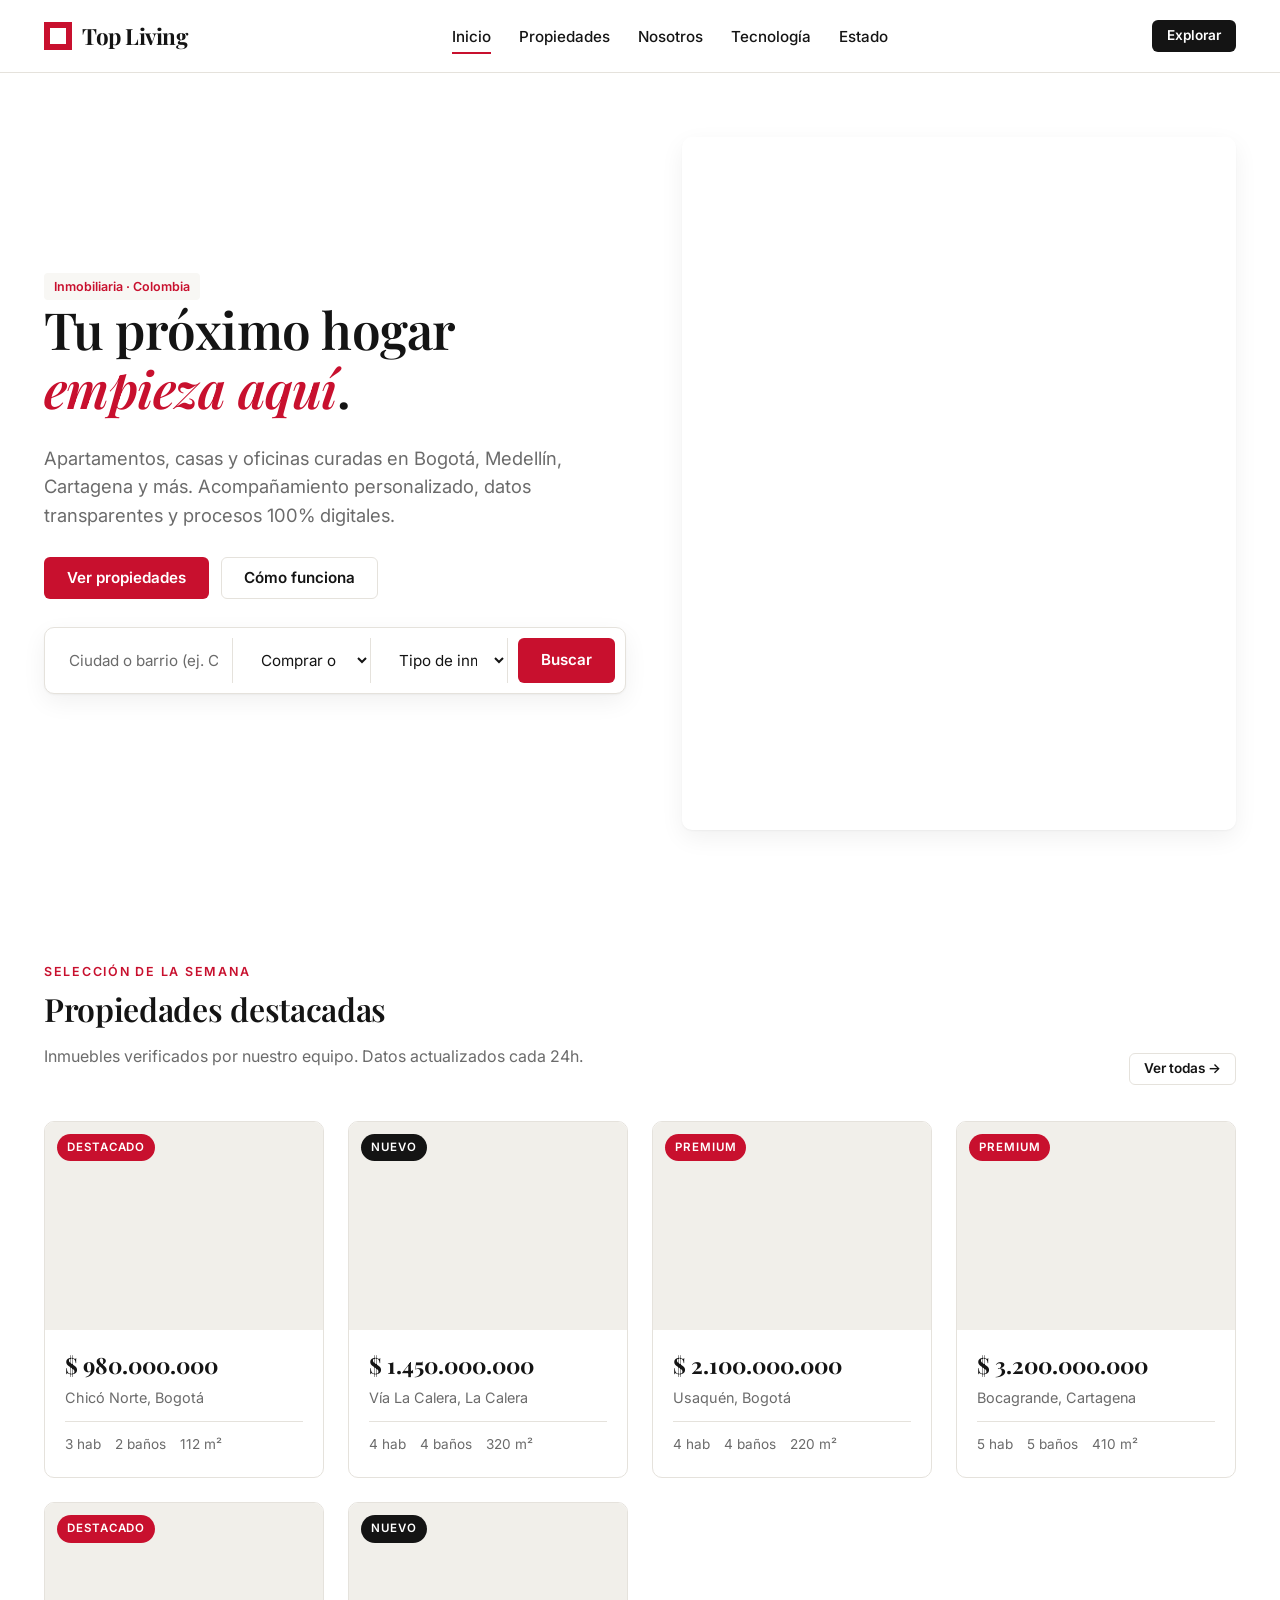
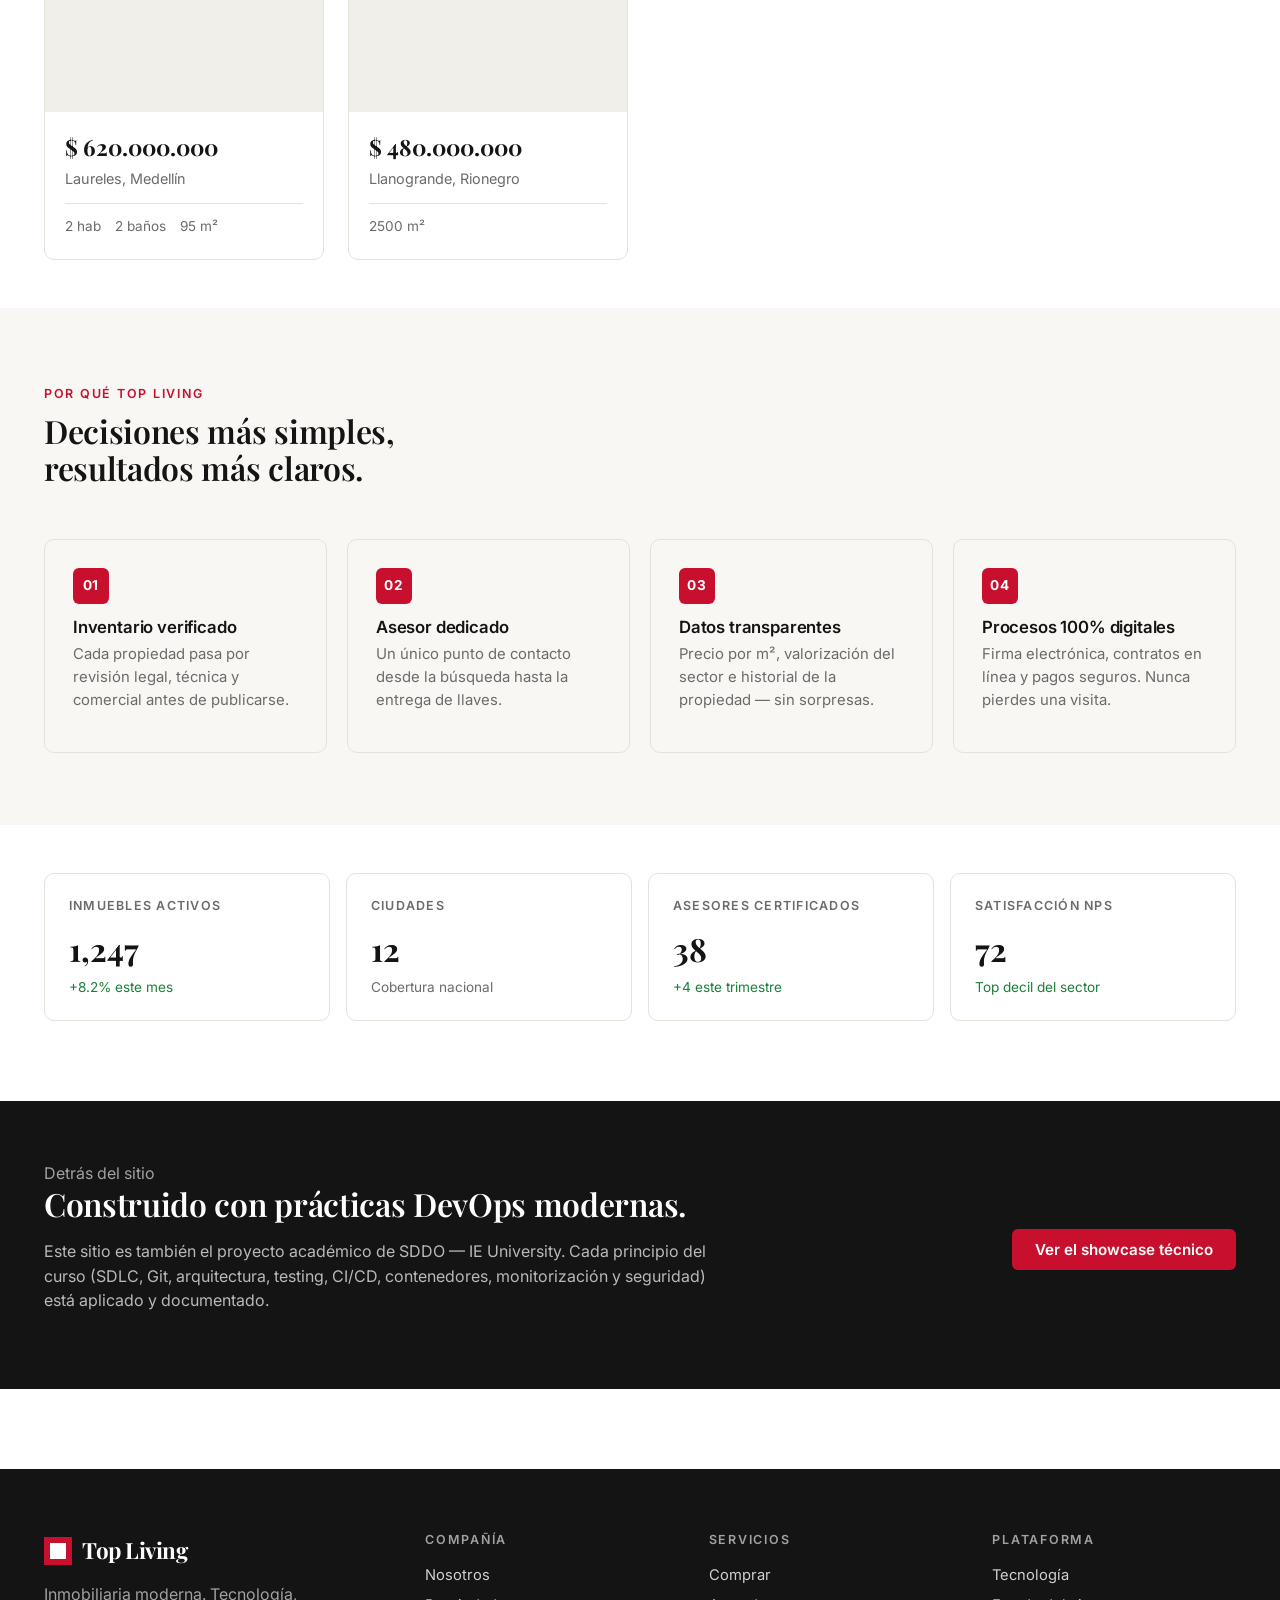
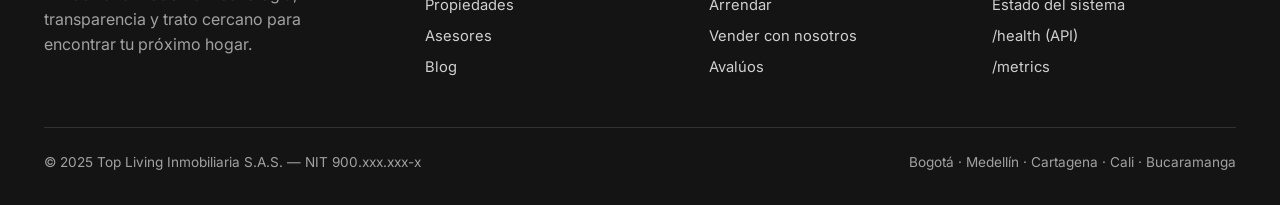
==== index.html @ 7d8eb2c1 "feat(web): Top Living front-end — Zillow/Muppy-inspired UI - Strict 3-color palette: white, near-bla" ====
<!doctype html>
<html lang="es">
<head>
<meta charset="utf-8">
<meta name="viewport" content="width=device-width,initial-scale=1">
<title>Top Living Inmobiliaria — Encuentra tu próximo hogar</title>
<meta name="description" content="Apartamentos, casas, oficinas y lotes en Colombia. Top Living Inmobiliaria — propiedades curadas y asesoría experta.">
<meta property="og:title" content="Top Living Inmobiliaria">
<meta property="og:description" content="Encuentra tu próximo hogar en Colombia.">
<meta property="og:type" content="website">
<meta name="theme-color" content="#C8102E">
<link rel="icon" href="favicon.svg" type="image/svg+xml">
<link rel="preconnect" href="https://fonts.googleapis.com">
<link rel="preconnect" href="https://fonts.gstatic.com" crossorigin>
<link href="https://fonts.googleapis.com/css2?family=Inter:wght@400;500;600;700&family=Playfair+Display:ital,wght@0,500;0,600;0,700;1,600&family=JetBrains+Mono:wght@400;500&display=swap" rel="stylesheet">
<link rel="stylesheet" href="css/style.css">
</head>
<body>

<header class="site-header">
    <div class="container nav">
        <a class="logo" href="index.html">
            <span class="logo-mark"></span>
            Top&nbsp;Living
        </a>
        <ul class="nav-links">
            <li><a href="index.html">Inicio</a></li>
            <li><a href="properties.html">Propiedades</a></li>
            <li><a href="about.html">Nosotros</a></li>
            <li><a href="devops.html">Tecnología</a></li>
            <li><a href="health.html">Estado</a></li>
        </ul>
        <div class="nav-cta">
            <a href="properties.html" class="btn btn-dark btn-sm">Explorar</a>
        </div>
    </div>
</header>

<!-- HERO -->
<section class="hero">
    <div class="container hero-grid">
        <div>
            <span class="tag" style="background:var(--surface);color:var(--accent);font-weight:600">Inmobiliaria · Colombia</span>
            <h1>Tu próximo hogar <span class="accent">empieza aquí</span>.</h1>
            <p class="lead">
                Apartamentos, casas y oficinas curadas en Bogotá, Medellín, Cartagena y más.
                Acompañamiento personalizado, datos transparentes y procesos 100% digitales.
            </p>
            <div class="hero-cta">
                <a href="properties.html" class="btn btn-primary">Ver propiedades</a>
                <a href="about.html" class="btn btn-ghost">Cómo funciona</a>
            </div>

            <div class="search-bar">
                <input type="text" placeholder="Ciudad o barrio (ej. Chicó)" id="heroQ">
                <select id="heroOp">
                    <option value="">Comprar o arrendar</option>
                    <option value="sale">Comprar</option>
                    <option value="rent">Arrendar</option>
                </select>
                <select id="heroType">
                    <option value="">Tipo de inmueble</option>
                    <option value="apartment">Apartamento</option>
                    <option value="house">Casa</option>
                    <option value="studio">Apartaestudio</option>
                    <option value="office">Oficina</option>
                    <option value="lot">Lote</option>
                </select>
                <button class="btn btn-primary" onclick="heroSearch()">Buscar</button>
            </div>
        </div>
        <div class="hero-image"
             style="background-image:url('https://images.unsplash.com/photo-1600596542815-ffad4c1539a9?auto=format&fit=crop&w=1400&q=80')">
        </div>
    </div>
</section>

<!-- FEATURED -->
<section class="tight">
    <div class="container">
        <div class="section-head">
            <div>
                <span class="eyebrow">Selección de la semana</span>
                <h2>Propiedades destacadas</h2>
                <p>Inmuebles verificados por nuestro equipo. Datos actualizados cada 24h.</p>
            </div>
            <a href="properties.html" class="btn btn-ghost btn-sm">Ver todas →</a>
        </div>
        <div class="property-grid" id="featuredGrid"></div>
    </div>
</section>

<!-- WHY TOP LIVING -->
<section style="background:var(--surface)">
    <div class="container">
        <div class="section-head">
            <div>
                <span class="eyebrow">Por qué Top Living</span>
                <h2>Decisiones más simples,<br>resultados más claros.</h2>
            </div>
        </div>
        <div class="devops-grid">
            <div class="concept">
                <div class="icon">01</div>
                <h3>Inventario verificado</h3>
                <p>Cada propiedad pasa por revisión legal, técnica y comercial antes de publicarse.</p>
            </div>
            <div class="concept">
                <div class="icon">02</div>
                <h3>Asesor dedicado</h3>
                <p>Un único punto de contacto desde la búsqueda hasta la entrega de llaves.</p>
            </div>
            <div class="concept">
                <div class="icon">03</div>
                <h3>Datos transparentes</h3>
                <p>Precio por m², valorización del sector e historial de la propiedad — sin sorpresas.</p>
            </div>
            <div class="concept">
                <div class="icon">04</div>
                <h3>Procesos 100% digitales</h3>
                <p>Firma electrónica, contratos en línea y pagos seguros. Nunca pierdes una visita.</p>
            </div>
        </div>
    </div>
</section>

<!-- METRICS BANNER -->
<section class="tight">
    <div class="container">
        <div class="metrics-grid">
            <div class="metric">
                <div class="label">Inmuebles activos</div>
                <div class="value">1,247</div>
                <div class="delta up">+8.2% este mes</div>
            </div>
            <div class="metric">
                <div class="label">Ciudades</div>
                <div class="value">12</div>
                <div class="delta">Cobertura nacional</div>
            </div>
            <div class="metric">
                <div class="label">Asesores certificados</div>
                <div class="value">38</div>
                <div class="delta up">+4 este trimestre</div>
            </div>
            <div class="metric">
                <div class="label">Satisfacción NPS</div>
                <div class="value">72</div>
                <div class="delta up">Top decil del sector</div>
            </div>
        </div>
    </div>
</section>

<!-- DEVOPS LINK -->
<section class="strip">
    <div class="container" style="display:grid;grid-template-columns:1.4fr 1fr;gap:32px;align-items:center">
        <div>
            <span class="eyebrow" style="color:rgba(255,255,255,.6)">Detrás del sitio</span>
            <h2>Construido con prácticas DevOps modernas.</h2>
            <p>
                Este sitio es también el proyecto académico de SDDO — IE University.
                Cada principio del curso (SDLC, Git, arquitectura, testing, CI/CD, contenedores,
                monitorización y seguridad) está aplicado y documentado.
            </p>
        </div>
        <div style="text-align:right">
            <a href="devops.html" class="btn btn-primary">Ver el showcase técnico</a>
        </div>
    </div>
</section>

<footer class="site-footer">
    <div class="container">
        <div class="footer-grid">
            <div>
                <div class="logo" style="color:#fff;margin-bottom:14px">
                    <span class="logo-mark"></span>
                    Top&nbsp;Living
                </div>
                <p style="color:rgba(255,255,255,.6);max-width:32ch">
                    Inmobiliaria moderna. Tecnología, transparencia y trato cercano para encontrar tu próximo hogar.
                </p>
            </div>
            <div>
                <h4>Compañía</h4>
                <ul>
                    <li><a href="about.html">Nosotros</a></li>
                    <li><a href="properties.html">Propiedades</a></li>
                    <li><a href="#">Asesores</a></li>
                    <li><a href="#">Blog</a></li>
                </ul>
            </div>
            <div>
                <h4>Servicios</h4>
                <ul>
                    <li><a href="properties.html?op=sale">Comprar</a></li>
                    <li><a href="properties.html?op=rent">Arrendar</a></li>
                    <li><a href="#">Vender con nosotros</a></li>
                    <li><a href="#">Avalúos</a></li>
                </ul>
            </div>
            <div>
                <h4>Plataforma</h4>
                <ul>
                    <li><a href="devops.html">Tecnología</a></li>
                    <li><a href="health.html">Estado del sistema</a></li>
                    <li><a href="health.json">/health (API)</a></li>
                    <li><a href="metrics.json">/metrics</a></li>
                </ul>
            </div>
        </div>
        <div class="footer-bottom">
            <span>© 2025 Top Living Inmobiliaria S.A.S. — NIT 900.xxx.xxx-x</span>
            <span>Bogotá · Medellín · Cartagena · Cali · Bucaramanga</span>
        </div>
    </div>
</footer>

<script src="js/data.js"></script>
<script src="js/app.js"></script>
<script>
function heroSearch() {
    const q  = document.getElementById("heroQ").value.trim();
    const op = document.getElementById("heroOp").value;
    const t  = document.getElementById("heroType").value;
    const params = new URLSearchParams();
    if (q)  params.set("q", q);
    if (op) params.set("op", op);
    if (t)  params.set("type", t);
    location.href = "properties.html" + (params.toString() ? "?" + params : "");
}
</script>
</body>
</html>
---- css/style.css ----
/* ============================================================
   TOP LIVING INMOBILIARIA — Strict 3-color system
   Inspired by Zillow's grid + Muppy's restraint.
   Palette: white, near-black, single red accent (+ neutrals).
   ============================================================ */

:root {
    --bg:          #FFFFFF;
    --surface:     #F8F7F4;
    --surface-2:   #F1EFEA;
    --text:        #141414;
    --text-muted:  #6B6B6B;
    --border:      #E5E2DC;
    --accent:      #C8102E;
    --accent-dark: #8B0A1F;
    --shadow:      0 1px 2px rgba(0,0,0,.04), 0 8px 24px rgba(0,0,0,.06);
    --radius:      10px;
    --radius-sm:   6px;
    --maxw:        1240px;
    --font-sans:   "Inter", -apple-system, BlinkMacSystemFont, "Segoe UI", Helvetica, Arial, sans-serif;
    --font-serif:  "Playfair Display", Georgia, "Times New Roman", serif;
}

* { box-sizing: border-box; }

html, body {
    margin: 0;
    padding: 0;
    background: var(--bg);
    color: var(--text);
    font-family: var(--font-sans);
    font-size: 16px;
    line-height: 1.55;
    -webkit-font-smoothing: antialiased;
}

a { color: inherit; text-decoration: none; }
a:hover { color: var(--accent); }
img { max-width: 100%; display: block; }

h1, h2, h3, h4 {
    font-family: var(--font-serif);
    font-weight: 600;
    letter-spacing: -0.01em;
    margin: 0 0 0.5em;
    line-height: 1.15;
}
h1 { font-size: clamp(2rem, 4vw, 3.25rem); }
h2 { font-size: clamp(1.5rem, 2.5vw, 2.1rem); }
h3 { font-size: 1.2rem; }

p { margin: 0 0 1em; color: var(--text); }
.muted { color: var(--text-muted); }

.container {
    max-width: var(--maxw);
    margin: 0 auto;
    padding: 0 24px;
}

/* ---------- Header / Nav ---------- */
.site-header {
    border-bottom: 1px solid var(--border);
    background: var(--bg);
    position: sticky;
    top: 0;
    z-index: 50;
}
.nav {
    display: flex;
    align-items: center;
    justify-content: space-between;
    height: 72px;
}
.logo {
    font-family: var(--font-serif);
    font-size: 1.4rem;
    font-weight: 700;
    letter-spacing: -0.02em;
    color: var(--text);
    display: flex;
    align-items: center;
    gap: 10px;
}
.logo-mark {
    display: inline-block;
    width: 28px;
    height: 28px;
    background: var(--accent);
    position: relative;
}
.logo-mark::after {
    content: "";
    position: absolute;
    inset: 6px;
    background: var(--bg);
}
.nav-links {
    display: flex;
    gap: 28px;
    list-style: none;
    margin: 0;
    padding: 0;
}
.nav-links a {
    color: var(--text);
    font-size: 0.95rem;
    font-weight: 500;
    padding: 6px 0;
    border-bottom: 2px solid transparent;
    transition: border-color .15s ease;
}
.nav-links a:hover,
.nav-links a.active {
    color: var(--text);
    border-bottom-color: var(--accent);
}
.nav-cta {
    display: inline-flex;
    align-items: center;
    gap: 8px;
}

/* ---------- Buttons ---------- */
.btn {
    display: inline-block;
    padding: 12px 22px;
    border-radius: var(--radius-sm);
    border: 1px solid transparent;
    font-weight: 600;
    font-size: 0.95rem;
    cursor: pointer;
    transition: transform .08s ease, background .15s ease, color .15s ease, border-color .15s ease;
    font-family: inherit;
    text-align: center;
    line-height: 1;
}
.btn:active { transform: translateY(1px); }
.btn-primary {
    background: var(--accent);
    color: #fff;
}
.btn-primary:hover { background: var(--accent-dark); color: #fff; }
.btn-ghost {
    background: transparent;
    color: var(--text);
    border-color: var(--border);
}
.btn-ghost:hover { border-color: var(--text); color: var(--text); }
.btn-dark {
    background: var(--text);
    color: #fff;
}
.btn-dark:hover { background: #000; color: #fff; }
.btn-sm { padding: 8px 14px; font-size: 0.85rem; }

/* ---------- Hero ---------- */
.hero {
    padding: 64px 0 80px;
    background: var(--bg);
}
.hero-grid {
    display: grid;
    grid-template-columns: 1.05fr 1fr;
    gap: 56px;
    align-items: center;
}
.hero h1 .accent {
    color: var(--accent);
    font-style: italic;
}
.hero p.lead {
    font-size: 1.15rem;
    color: var(--text-muted);
    max-width: 50ch;
    margin-bottom: 28px;
}
.hero-cta {
    display: flex;
    gap: 12px;
    flex-wrap: wrap;
}
.hero-image {
    aspect-ratio: 4 / 5;
    background-size: cover;
    background-position: center;
    border-radius: var(--radius);
    box-shadow: var(--shadow);
}

/* ---------- Search bar ---------- */
.search-bar {
    background: var(--bg);
    border: 1px solid var(--border);
    border-radius: var(--radius);
    padding: 10px;
    display: grid;
    grid-template-columns: 1.4fr 1fr 1fr auto;
    gap: 10px;
    box-shadow: var(--shadow);
    margin-top: 28px;
}
.search-bar input,
.search-bar select {
    border: none;
    background: transparent;
    padding: 12px 14px;
    font-size: 0.95rem;
    font-family: inherit;
    color: var(--text);
    outline: none;
    width: 100%;
}
.search-bar input::placeholder { color: var(--text-muted); }
.search-bar > *:not(:last-child) {
    border-right: 1px solid var(--border);
}

/* ---------- Section base ---------- */
section { padding: 72px 0; }
section.tight { padding: 48px 0; }
.section-head {
    display: flex;
    align-items: end;
    justify-content: space-between;
    margin-bottom: 36px;
    gap: 20px;
    flex-wrap: wrap;
}
.section-head .eyebrow {
    display: inline-block;
    font-size: 0.78rem;
    text-transform: uppercase;
    letter-spacing: 0.14em;
    color: var(--accent);
    font-weight: 600;
    margin-bottom: 10px;
}
.section-head p { color: var(--text-muted); max-width: 60ch; }

/* ---------- Property cards ---------- */
.property-grid {
    display: grid;
    grid-template-columns: repeat(auto-fill, minmax(280px, 1fr));
    gap: 24px;
}
.card {
    background: var(--bg);
    border: 1px solid var(--border);
    border-radius: var(--radius);
    overflow: hidden;
    transition: transform .2s ease, box-shadow .2s ease;
    display: flex;
    flex-direction: column;
}
.card:hover {
    transform: translateY(-2px);
    box-shadow: var(--shadow);
}
.card-img {
    aspect-ratio: 4 / 3;
    background-size: cover;
    background-position: center;
    background-color: var(--surface-2);
    position: relative;
}
.card-badge {
    position: absolute;
    top: 12px;
    left: 12px;
    background: var(--text);
    color: #fff;
    font-size: 0.72rem;
    padding: 5px 10px;
    border-radius: 999px;
    text-transform: uppercase;
    letter-spacing: 0.08em;
    font-weight: 600;
}
.card-badge.accent { background: var(--accent); }
.card-body { padding: 18px 20px 22px; flex: 1; display: flex; flex-direction: column; }
.card-price {
    font-family: var(--font-serif);
    font-size: 1.4rem;
    font-weight: 700;
    color: var(--text);
    margin-bottom: 4px;
}
.card-loc { color: var(--text-muted); font-size: 0.9rem; margin-bottom: 12px; }
.card-meta {
    display: flex;
    gap: 14px;
    color: var(--text-muted);
    font-size: 0.85rem;
    border-top: 1px solid var(--border);
    padding-top: 12px;
    margin-top: auto;
}
.card-meta span { display: inline-flex; align-items: center; gap: 4px; }

/* ---------- Filters bar ---------- */
.filters {
    display: flex;
    gap: 12px;
    flex-wrap: wrap;
    padding: 20px 0 28px;
    border-bottom: 1px solid var(--border);
    margin-bottom: 28px;
}
.filters select,
.filters input {
    padding: 10px 14px;
    border: 1px solid var(--border);
    border-radius: var(--radius-sm);
    background: var(--bg);
    font-family: inherit;
    font-size: 0.9rem;
    color: var(--text);
    outline: none;
}
.filters select:focus,
.filters input:focus { border-color: var(--text); }
.filters .count { margin-left: auto; color: var(--text-muted); font-size: 0.9rem; align-self: center; }

/* ---------- Footer ---------- */
.site-footer {
    background: var(--text);
    color: #fff;
    padding: 64px 0 32px;
    margin-top: 80px;
}
.site-footer a { color: #fff; opacity: .8; }
.site-footer a:hover { opacity: 1; color: #fff; }
.footer-grid {
    display: grid;
    grid-template-columns: 1.4fr 1fr 1fr 1fr;
    gap: 40px;
    margin-bottom: 40px;
}
.footer-grid h4 {
    font-family: var(--font-sans);
    font-size: 0.78rem;
    text-transform: uppercase;
    letter-spacing: 0.14em;
    margin-bottom: 16px;
    color: #fff;
    opacity: .6;
}
.footer-grid ul { list-style: none; padding: 0; margin: 0; }
.footer-grid li { margin-bottom: 8px; font-size: 0.92rem; }
.footer-bottom {
    border-top: 1px solid rgba(255,255,255,.12);
    padding-top: 24px;
    font-size: 0.85rem;
    color: rgba(255,255,255,.6);
    display: flex;
    justify-content: space-between;
    gap: 20px;
    flex-wrap: wrap;
}

/* ---------- DevOps showcase ---------- */
.devops-grid {
    display: grid;
    grid-template-columns: repeat(auto-fit, minmax(280px, 1fr));
    gap: 20px;
}
.concept {
    background: var(--surface);
    border: 1px solid var(--border);
    border-radius: var(--radius);
    padding: 28px;
}
.concept .icon {
    width: 36px;
    height: 36px;
    background: var(--accent);
    color: #fff;
    border-radius: var(--radius-sm);
    display: inline-flex;
    align-items: center;
    justify-content: center;
    font-weight: 700;
    font-size: 0.85rem;
    margin-bottom: 14px;
    letter-spacing: 0.04em;
}
.concept h3 {
    font-family: var(--font-sans);
    font-size: 1.05rem;
    margin-bottom: 6px;
}
.concept p { font-size: 0.93rem; color: var(--text-muted); margin: 0 0 12px; }
.concept a.more { font-size: 0.85rem; color: var(--accent); font-weight: 600; }

/* ---------- Code blocks ---------- */
pre, code {
    font-family: "JetBrains Mono", ui-monospace, "SF Mono", Menlo, Consolas, monospace;
    font-size: 0.85rem;
}
pre {
    background: #0F0F0F;
    color: #EDEDED;
    padding: 22px;
    border-radius: var(--radius);
    overflow-x: auto;
    line-height: 1.55;
    margin: 16px 0;
}
code.inline {
    background: var(--surface-2);
    padding: 2px 6px;
    border-radius: 4px;
    color: var(--text);
    font-size: 0.85em;
}

/* ---------- Pipeline visualization ---------- */
.pipeline {
    display: flex;
    gap: 8px;
    flex-wrap: wrap;
    margin: 20px 0 8px;
}
.stage {
    flex: 1;
    min-width: 110px;
    background: var(--surface);
    border: 1px solid var(--border);
    border-radius: var(--radius-sm);
    padding: 14px 12px;
    text-align: center;
    font-size: 0.88rem;
    position: relative;
}
.stage .step-num {
    display: block;
    font-size: 0.7rem;
    color: var(--accent);
    font-weight: 700;
    letter-spacing: 0.1em;
    text-transform: uppercase;
    margin-bottom: 6px;
}
.stage.ok { background: #F1F8F2; border-color: #C8E6CD; }
.stage.fail { background: #FDF1F2; border-color: #F2C8CB; }

/* ---------- Health dashboard ---------- */
.metrics-grid {
    display: grid;
    grid-template-columns: repeat(auto-fit, minmax(200px, 1fr));
    gap: 16px;
    margin-bottom: 32px;
}
.metric {
    background: var(--bg);
    border: 1px solid var(--border);
    border-radius: var(--radius);
    padding: 22px 24px;
}
.metric .label {
    font-size: 0.78rem;
    text-transform: uppercase;
    letter-spacing: 0.1em;
    color: var(--text-muted);
    margin-bottom: 8px;
    font-weight: 600;
}
.metric .value {
    font-family: var(--font-serif);
    font-size: 2rem;
    font-weight: 700;
}
.metric .delta { font-size: 0.85rem; color: var(--text-muted); margin-top: 4px; }
.delta.up { color: #1B7F3A; }
.delta.down { color: var(--accent); }

.status-pill {
    display: inline-flex;
    align-items: center;
    gap: 8px;
    background: #F1F8F2;
    color: #1B7F3A;
    padding: 6px 12px;
    border-radius: 999px;
    font-size: 0.85rem;
    font-weight: 600;
    border: 1px solid #C8E6CD;
}
.status-pill .dot {
    width: 8px; height: 8px; background: #1B7F3A; border-radius: 50%;
    animation: pulse 2s ease-in-out infinite;
}
@keyframes pulse {
    0%,100% { opacity: 1; }
    50%     { opacity: .3; }
}

/* ---------- Property detail ---------- */
.detail-hero {
    aspect-ratio: 16 / 8;
    background-size: cover;
    background-position: center;
    border-radius: var(--radius);
    margin-bottom: 24px;
}
.detail-grid {
    display: grid;
    grid-template-columns: 1.6fr 1fr;
    gap: 48px;
}
.detail-info dl {
    display: grid;
    grid-template-columns: 1fr 1fr;
    gap: 12px 24px;
    margin: 24px 0;
    padding: 24px 0;
    border-top: 1px solid var(--border);
    border-bottom: 1px solid var(--border);
}
.detail-info dt { color: var(--text-muted); font-size: 0.85rem; }
.detail-info dd { margin: 0; font-weight: 600; }
.contact-card {
    background: var(--surface);
    border: 1px solid var(--border);
    border-radius: var(--radius);
    padding: 28px;
    position: sticky;
    top: 96px;
}
.contact-card .price {
    font-family: var(--font-serif);
    font-size: 2rem;
    font-weight: 700;
    margin-bottom: 6px;
}
.contact-card form { display: flex; flex-direction: column; gap: 10px; margin-top: 16px; }
.contact-card input, .contact-card textarea {
    padding: 12px 14px;
    border: 1px solid var(--border);
    border-radius: var(--radius-sm);
    background: var(--bg);
    font-family: inherit;
    font-size: 0.92rem;
    outline: none;
    resize: vertical;
}
.contact-card input:focus, .contact-card textarea:focus { border-color: var(--text); }

/* ---------- Banner / strip ---------- */
.strip {
    background: var(--text);
    color: #fff;
    padding: 60px 0;
}
.strip h2 { color: #fff; }
.strip p { color: rgba(255,255,255,.7); }
.strip .btn-primary { margin-top: 8px; }

/* ---------- Tables ---------- */
table.simple {
    width: 100%;
    border-collapse: collapse;
    margin: 12px 0 20px;
    font-size: 0.92rem;
}
table.simple th, table.simple td {
    text-align: left;
    padding: 12px 14px;
    border-bottom: 1px solid var(--border);
}
table.simple th { color: var(--text-muted); font-weight: 600; font-size: 0.82rem; text-transform: uppercase; letter-spacing: 0.08em; }

/* ---------- Mobile ---------- */
@media (max-width: 880px) {
    .hero-grid, .detail-grid { grid-template-columns: 1fr; gap: 32px; }
    .footer-grid { grid-template-columns: 1fr 1fr; }
    .search-bar { grid-template-columns: 1fr; }
    .search-bar > *:not(:last-child) { border-right: none; border-bottom: 1px solid var(--border); }
    .nav-links { display: none; }
    section { padding: 48px 0; }
}

/* ---------- Misc ---------- */
.hidden { display: none !important; }
.empty {
    text-align: center;
    padding: 60px 20px;
    color: var(--text-muted);
    border: 1px dashed var(--border);
    border-radius: var(--radius);
}
.tag {
    display: inline-block;
    background: var(--surface-2);
    color: var(--text);
    padding: 4px 10px;
    border-radius: 4px;
    font-size: 0.78rem;
    font-weight: 500;
    margin-right: 6px;
}
.callout {
    background: var(--surface);
    border-left: 3px solid var(--accent);
    padding: 18px 22px;
    border-radius: 0 var(--radius-sm) var(--radius-sm) 0;
    margin: 20px 0;
}
.callout strong { color: var(--accent); }
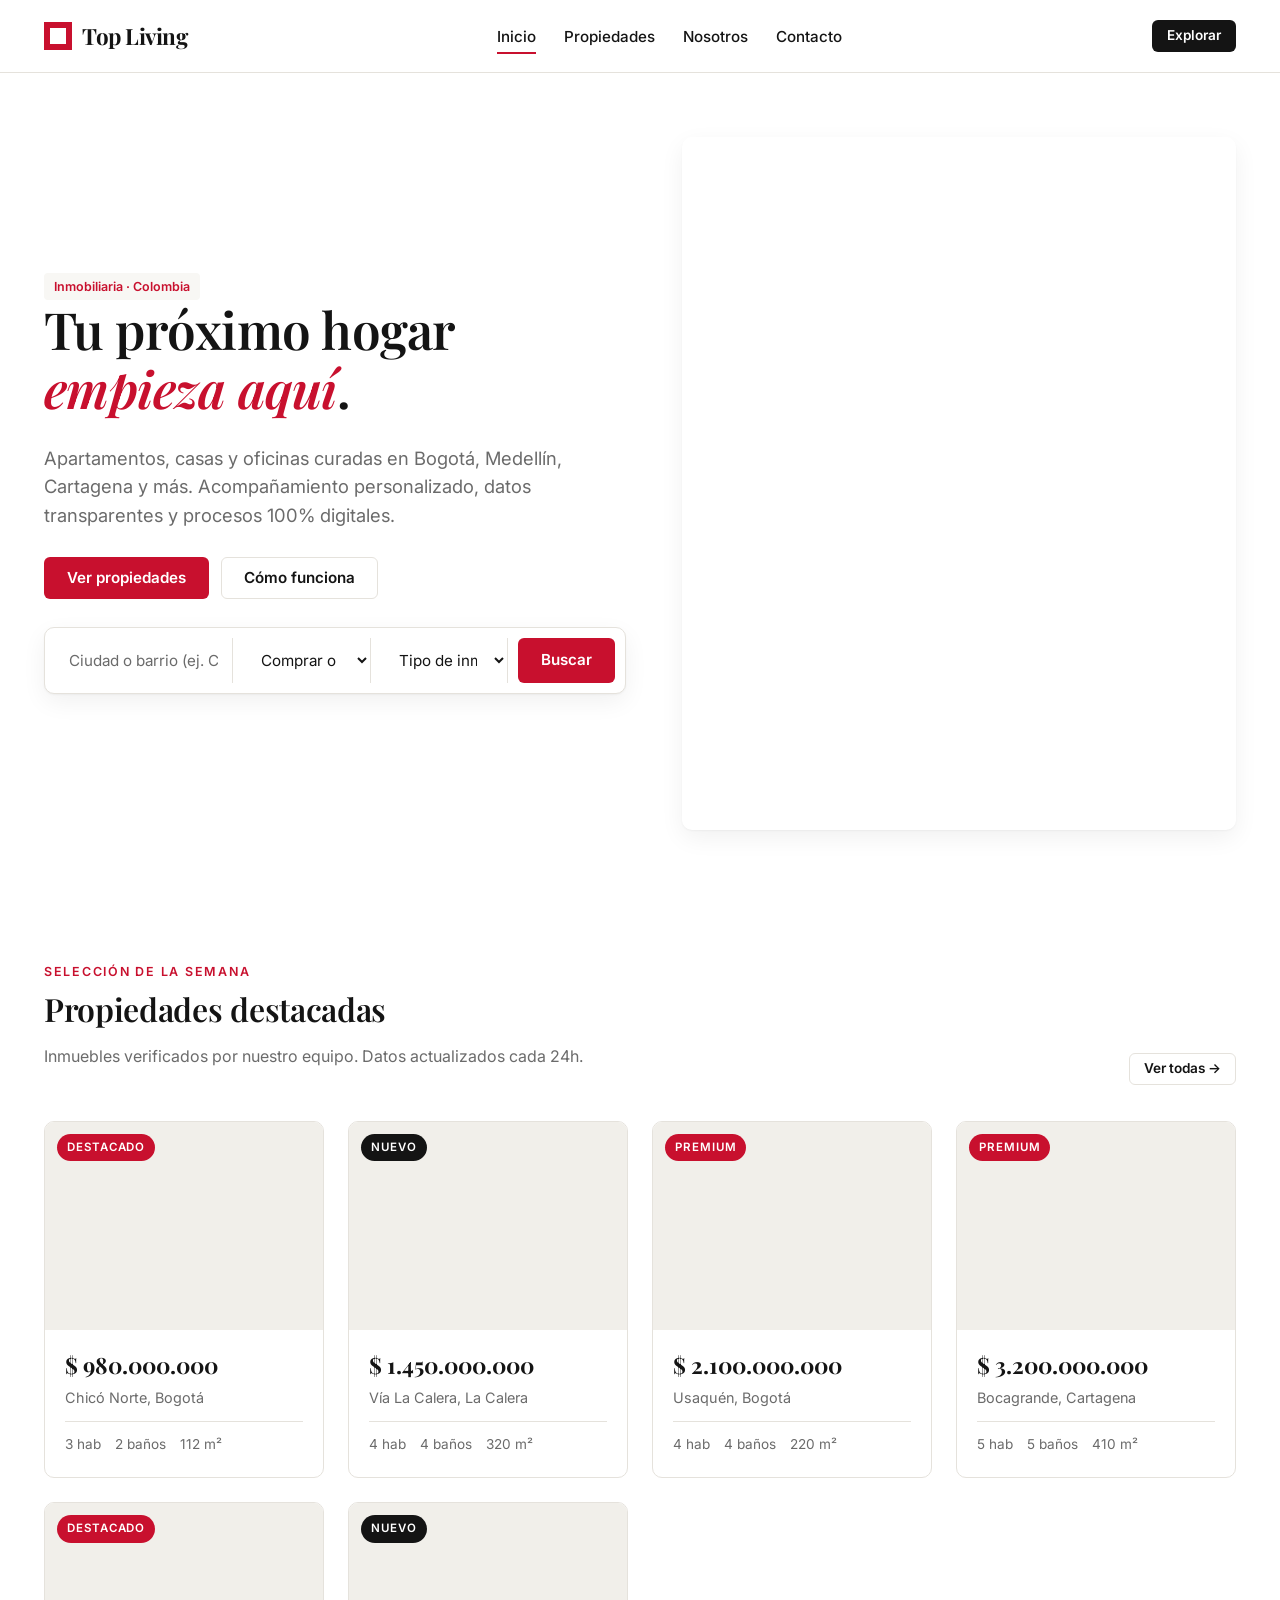
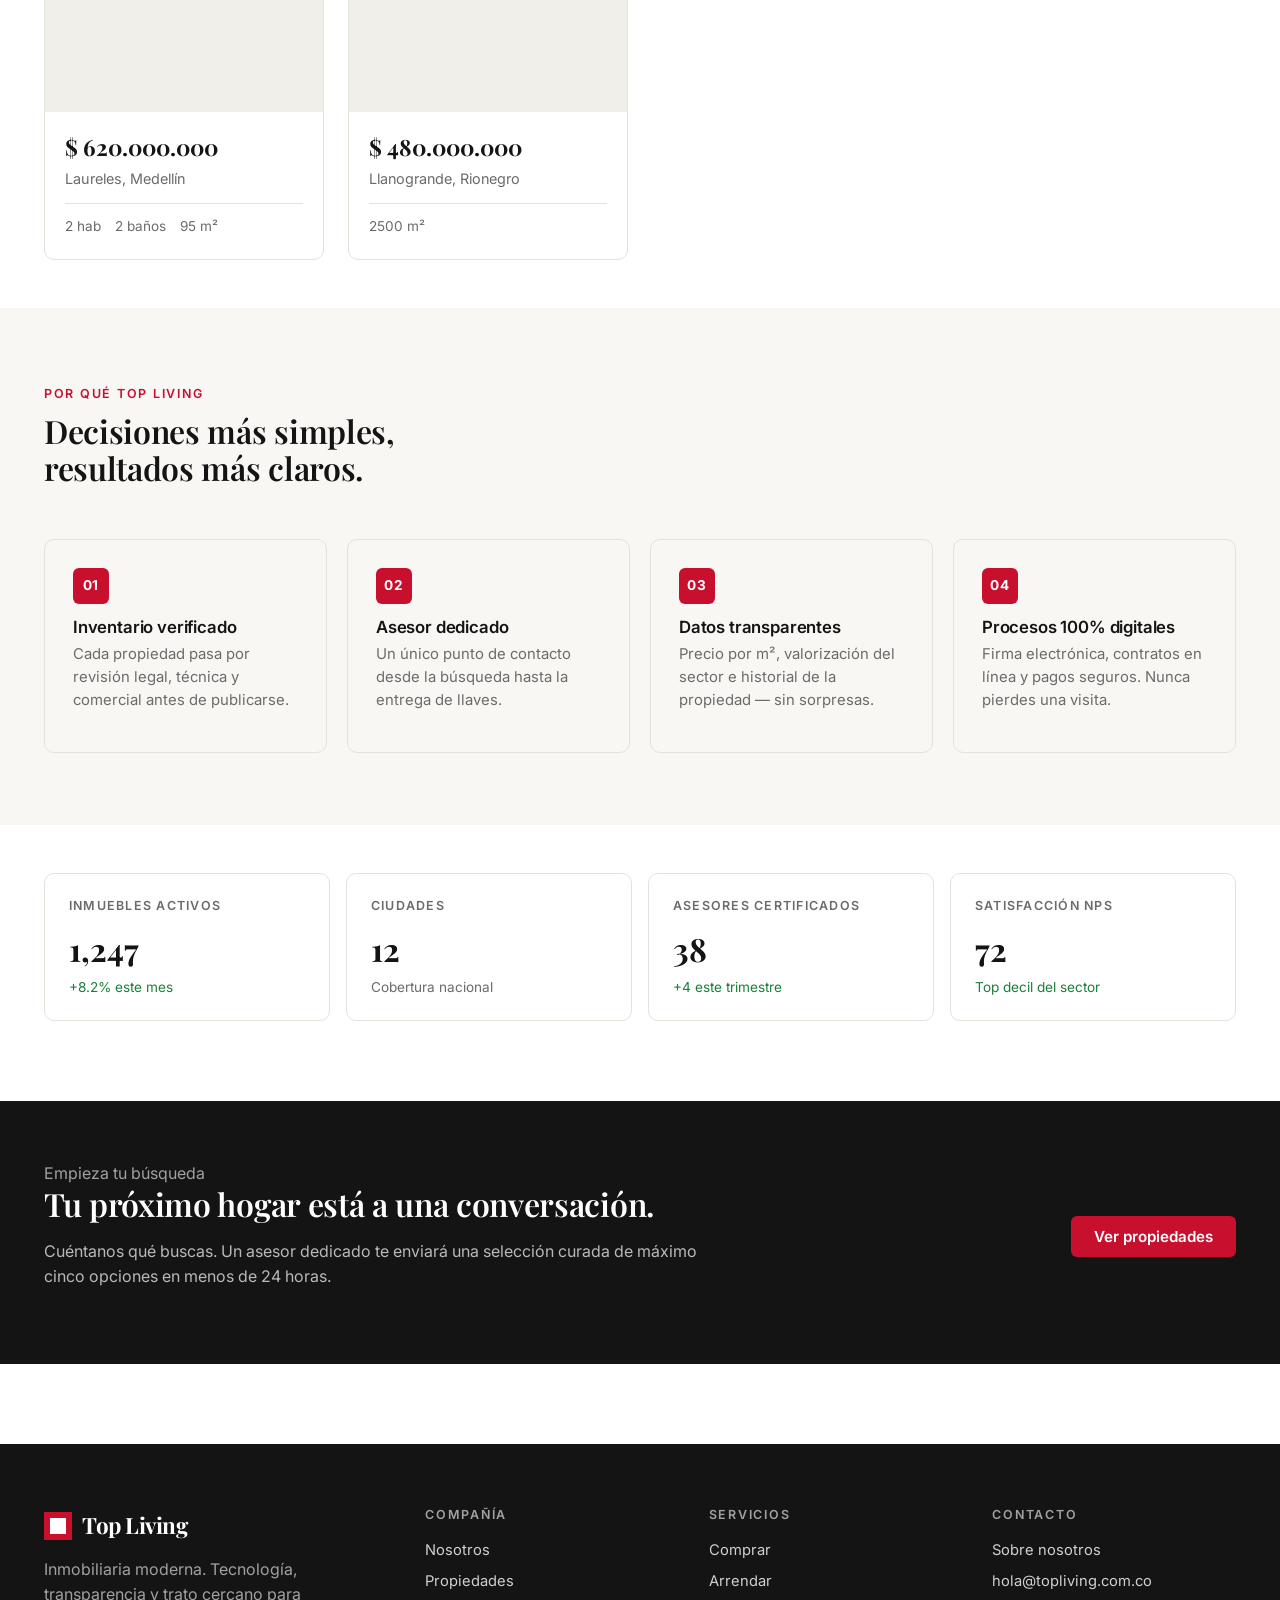
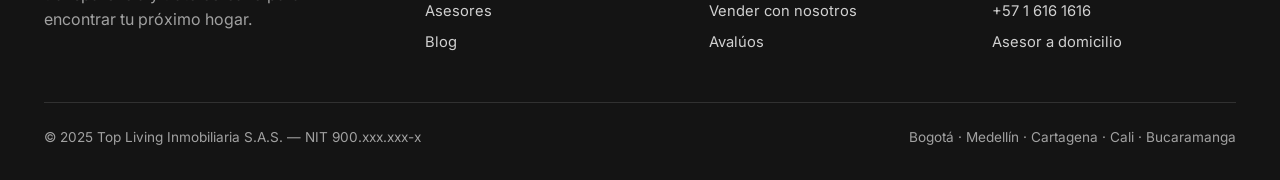
==== commit d3064a5a: "refactor: focus repo on real estate, move class notes to separate site - Remove devops.html, health." ====
--- a/index.html
+++ b/index.html
@@ -27,8 +27,7 @@
             <li><a href="index.html">Inicio</a></li>
             <li><a href="properties.html">Propiedades</a></li>
             <li><a href="about.html">Nosotros</a></li>
-            <li><a href="devops.html">Tecnología</a></li>
-            <li><a href="health.html">Estado</a></li>
+            <li><a href="about.html#contacto">Contacto</a></li>
         </ul>
         <div class="nav-cta">
             <a href="properties.html" class="btn btn-dark btn-sm">Explorar</a>
@@ -152,20 +151,19 @@
     </div>
 </section>
 
-<!-- DEVOPS LINK -->
+<!-- CTA strip -->
 <section class="strip">
     <div class="container" style="display:grid;grid-template-columns:1.4fr 1fr;gap:32px;align-items:center">
         <div>
-            <span class="eyebrow" style="color:rgba(255,255,255,.6)">Detrás del sitio</span>
-            <h2>Construido con prácticas DevOps modernas.</h2>
+            <span class="eyebrow" style="color:rgba(255,255,255,.6)">Empieza tu búsqueda</span>
+            <h2>Tu próximo hogar está a una conversación.</h2>
             <p>
-                Este sitio es también el proyecto académico de SDDO — IE University.
-                Cada principio del curso (SDLC, Git, arquitectura, testing, CI/CD, contenedores,
-                monitorización y seguridad) está aplicado y documentado.
+                Cuéntanos qué buscas. Un asesor dedicado te enviará una selección
+                curada de máximo cinco opciones en menos de 24 horas.
             </p>
         </div>
         <div style="text-align:right">
-            <a href="devops.html" class="btn btn-primary">Ver el showcase técnico</a>
+            <a href="properties.html" class="btn btn-primary">Ver propiedades</a>
         </div>
     </div>
 </section>
@@ -201,12 +199,12 @@
                 </ul>
             </div>
             <div>
-                <h4>Plataforma</h4>
+                <h4>Contacto</h4>
                 <ul>
-                    <li><a href="devops.html">Tecnología</a></li>
-                    <li><a href="health.html">Estado del sistema</a></li>
-                    <li><a href="health.json">/health (API)</a></li>
-                    <li><a href="metrics.json">/metrics</a></li>
+                    <li><a href="about.html">Sobre nosotros</a></li>
+                    <li><a href="mailto:hola@topliving.com.co">hola@topliving.com.co</a></li>
+                    <li><a href="tel:+5716161616">+57 1 616 1616</a></li>
+                    <li><a href="#">Asesor a domicilio</a></li>
                 </ul>
             </div>
         </div>
